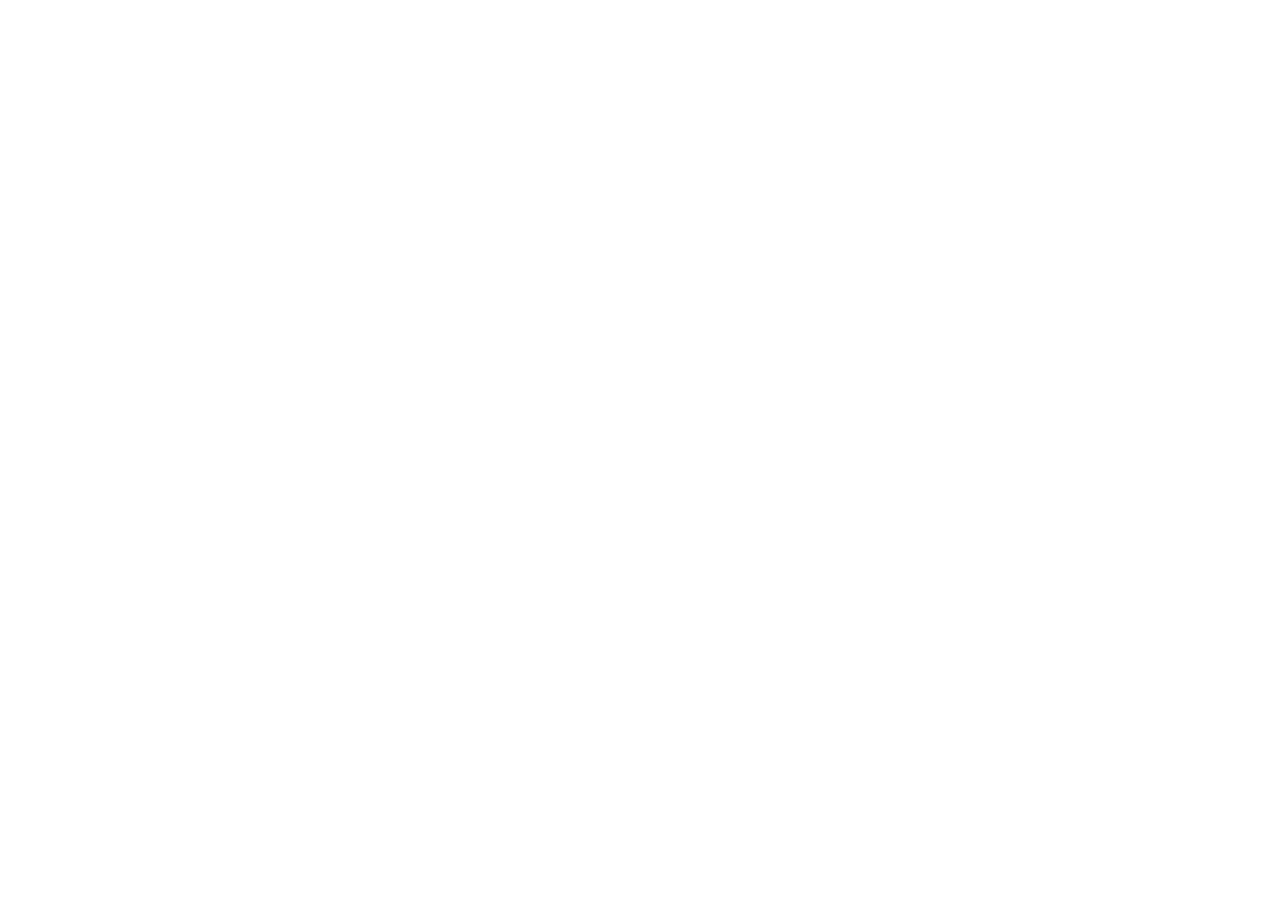
==== index.html @ 9d7fbe9d "Initial commit" ====
<!DOCTYPE html>
<html lang="en">
<head>
    <meta charset="UTF-8">
    <meta name="viewport" content="width=device-width, initial-scale=1.0">
    <title>Leslie.db</title>
</head>
<body>
    
</body>
</html>
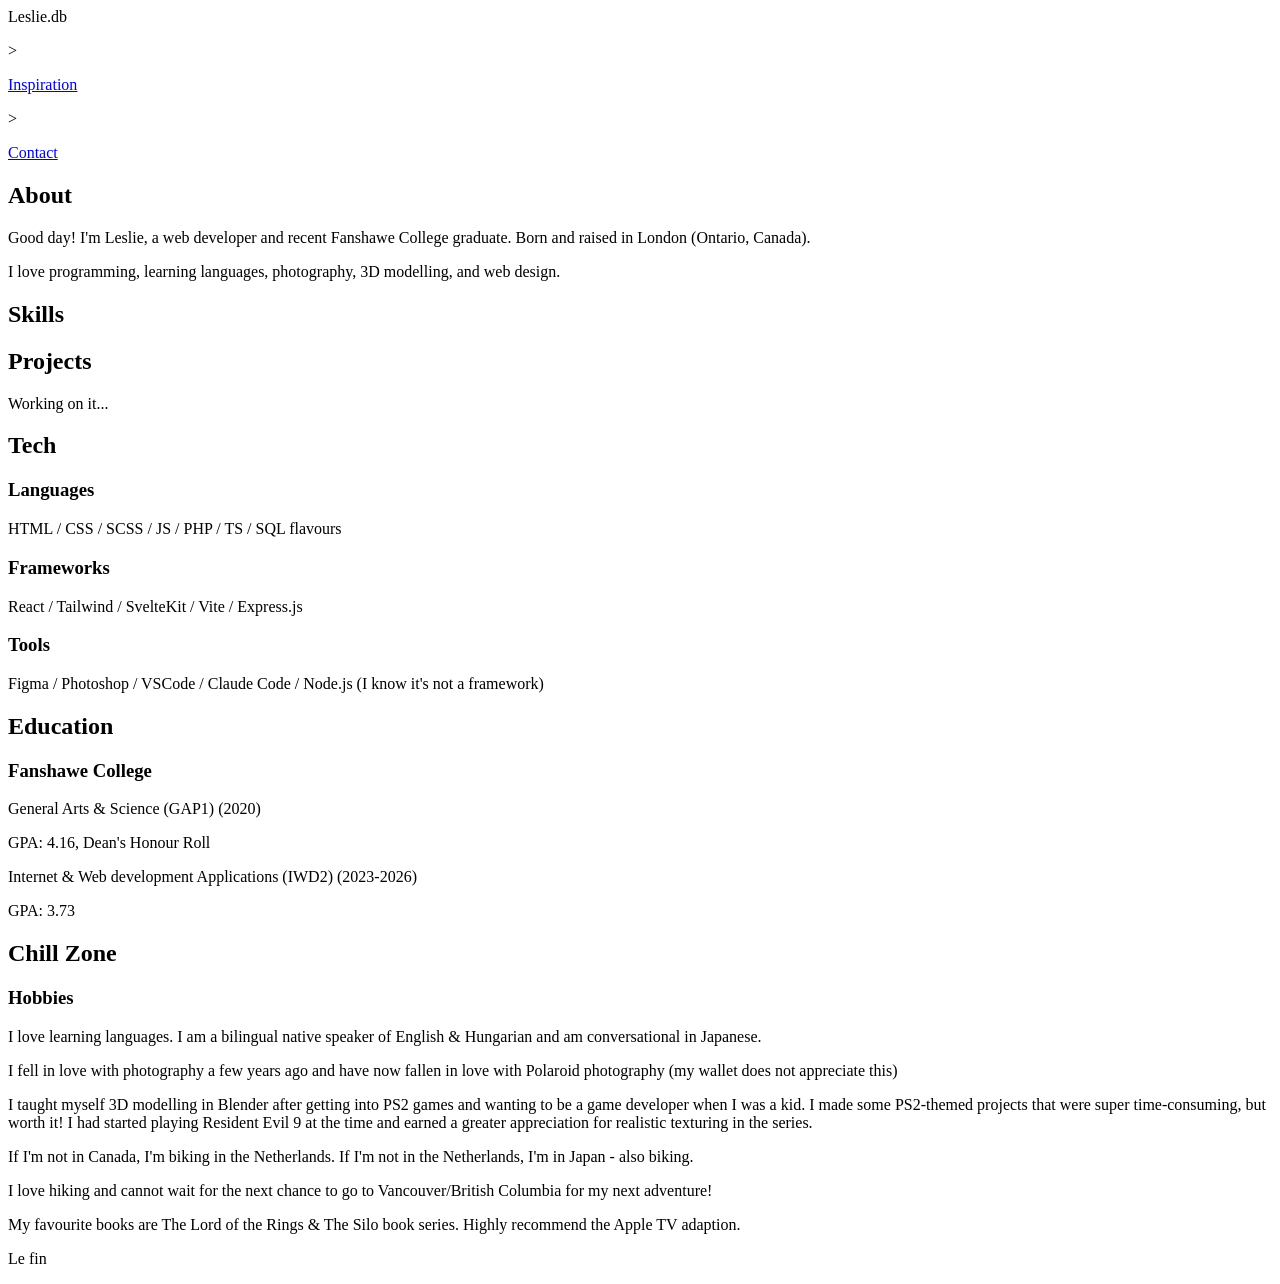
==== commit c8e4df59: "Initial content fill" ====
--- a/index.html
+++ b/index.html
@@ -4,8 +4,64 @@
     <meta charset="UTF-8">
     <meta name="viewport" content="width=device-width, initial-scale=1.0">
     <title>Leslie.db</title>
+    <link rel="stylesheet" href="./main.css">
 </head>
 <body>
-    
+    <header>
+        <nav>
+            <a>Leslie.db</a>
+            <div class="header-flex-div">
+                <p>></p>
+                <a href="*">Inspiration</a>
+            </div>
+            <div class="header-flex-div">
+                <p>></p>
+                <a href="*">Contact</a>
+            </div>
+        </nav>
+    </header>
+    <main>
+        <h2>About</h2>
+        <p>
+            Good day! I'm Leslie, a web developer and recent Fanshawe College graduate. Born and raised in London (Ontario, Canada). 
+        </p>
+        <p>
+            I love programming, learning languages, photography, 3D modelling, and web design. 
+        </p>
+        <h2>Skills</h2>
+        <h2>Projects</h2>
+        <p>Working on it...</p>
+        <h2>Tech</h2>
+        <h3>Languages</h3>
+        <p>HTML / CSS / SCSS / JS / PHP / TS / SQL flavours</p>
+        <h3>Frameworks</h3>
+        <p>React / Tailwind / SvelteKit / Vite / Express.js </p>
+        <h3>Tools</h3>
+        <p>Figma / Photoshop / VSCode / Claude Code / Node.js (I know it's not a framework)</p>
+        <h2>Education</h2>
+        <h3>Fanshawe College</h3>
+        <p>General Arts & Science (GAP1) (2020)</p>
+        <p>GPA: 4.16, Dean's Honour Roll</p>
+        <p>Internet & Web development Applications (IWD2) (2023-2026)</p>
+        <p>GPA: 3.73</p>
+        <h2>Chill Zone</h2>
+        <h3>Hobbies</h3>
+        <p>
+            I love learning languages. I am a bilingual native speaker of English & Hungarian and am conversational in Japanese.
+        </p>
+        <p>
+            I fell in love with photography a few years ago and have now fallen in love with Polaroid photography (my wallet does not appreciate this)
+        </p>
+        <p>
+            I taught myself 3D modelling in Blender after getting into PS2 games and wanting to be a game developer when I was a kid. I made some PS2-themed projects that were super time-consuming, but worth it!
+            I had started playing Resident Evil 9 at the time and earned a greater appreciation for realistic texturing in the series.
+        </p>
+        <p>If I'm not in Canada, I'm biking in the Netherlands. If I'm not in the Netherlands, I'm in Japan - also biking.</p>
+        <p>
+            I love hiking and cannot wait for the next chance to go to Vancouver/British Columbia for my next adventure!
+        </p>
+        <p>My favourite books are The Lord of the Rings & The Silo book series. Highly recommend the Apple TV adaption.</p>
+        <p>Le fin</p>
+    </main>
 </body>
 </html>
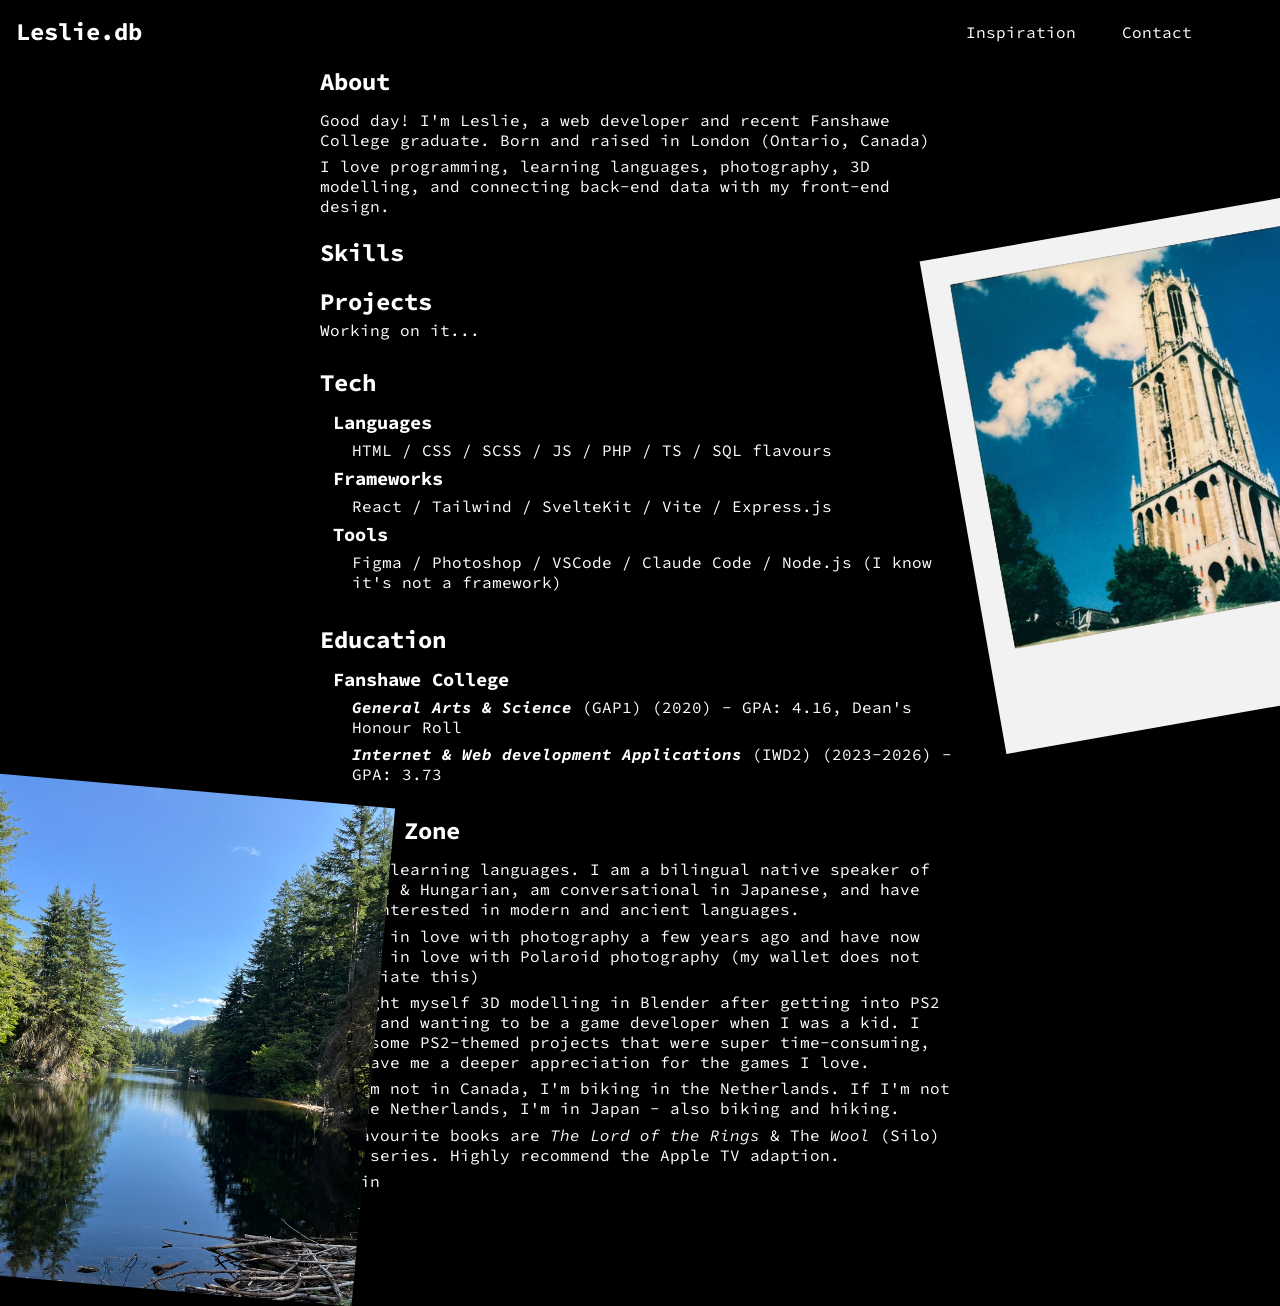
==== commit aa0662b8: "Most content filled, add skills later" ====
--- a/index.html
+++ b/index.html
@@ -5,63 +5,76 @@
     <meta name="viewport" content="width=device-width, initial-scale=1.0">
     <title>Leslie.db</title>
     <link rel="stylesheet" href="./main.css">
+    <link rel="preconnect" href="https://fonts.googleapis.com">
+    <link rel="preconnect" href="https://fonts.gstatic.com" crossorigin>
+    <link href="https://fonts.googleapis.com/css2?family=Source+Code+Pro:ital,wght@0,200..900;1,200..900&display=swap" rel="stylesheet">
 </head>
 <body>
     <header>
         <nav>
-            <a>Leslie.db</a>
-            <div class="header-flex-div">
-                <p>></p>
-                <a href="*">Inspiration</a>
-            </div>
-            <div class="header-flex-div">
-                <p>></p>
-                <a href="*">Contact</a>
+            <a href="*"><h1>Leslie.db</h1></a>
+            <div class="nav-group">
+                <div class="header-flex-div">
+                    <a href="*">></a>
+                    <a href="*">Inspiration</a>
+                </div>
+                <div class="header-flex-div">
+                    <a href="*">></a>
+                    <a href="*">Contact</a>
+                </div>
             </div>
         </nav>
     </header>
     <main>
-        <h2>About</h2>
+       <section id="about">
+         <h2>About</h2>
         <p>
-            Good day! I'm Leslie, a web developer and recent Fanshawe College graduate. Born and raised in London (Ontario, Canada). 
+        Good day! I'm Leslie, a web developer and recent Fanshawe College graduate. Born and raised in London (Ontario, Canada)
         </p>
         <p>
-            I love programming, learning languages, photography, 3D modelling, and web design. 
+        I love programming, learning languages, photography, 3D modelling, and connecting back-end data with my front-end design. 
         </p>
-        <h2>Skills</h2>
-        <h2>Projects</h2>
-        <p>Working on it...</p>
-        <h2>Tech</h2>
-        <h3>Languages</h3>
-        <p>HTML / CSS / SCSS / JS / PHP / TS / SQL flavours</p>
-        <h3>Frameworks</h3>
-        <p>React / Tailwind / SvelteKit / Vite / Express.js </p>
-        <h3>Tools</h3>
-        <p>Figma / Photoshop / VSCode / Claude Code / Node.js (I know it's not a framework)</p>
-        <h2>Education</h2>
-        <h3>Fanshawe College</h3>
-        <p>General Arts & Science (GAP1) (2020)</p>
-        <p>GPA: 4.16, Dean's Honour Roll</p>
-        <p>Internet & Web development Applications (IWD2) (2023-2026)</p>
-        <p>GPA: 3.73</p>
-        <h2>Chill Zone</h2>
-        <h3>Hobbies</h3>
-        <p>
-            I love learning languages. I am a bilingual native speaker of English & Hungarian and am conversational in Japanese.
+        <img src="./Assets/Images/Test-3.jpg" alt="">
+       </section>
+       <section id="skills">
+         <h2>Skills</h2>
+         <p></p>
+       </section>
+       <section id="projects">
+            <h2>Projects</h2>
+            <p>Working on it...</p>
+       </section>
+       <section id="tech">
+            <h2>Tech</h2>
+            <h3>Languages</h3>
+            <p>HTML / CSS / SCSS / JS / PHP / TS / SQL flavours</p>
+            <h3>Frameworks</h3>
+            <p>React / Tailwind / SvelteKit / Vite / Express.js </p>
+            <h3>Tools</h3>
+            <p>Figma / Photoshop / VSCode / Claude Code / Node.js (I know it's not a framework)</p>
+       </section>
+       <section id="education">
+            <h2>Education</h2>
+            <h3>Fanshawe College</h3>
+            <p><i><b>General Arts & Science</b></i> (GAP1) (2020) - GPA: 4.16, Dean's Honour Roll</p>
+            <p><i><b>Internet & Web development Applications</b></i> (IWD2) (2023-2026) - GPA: 3.73</p>
+            <img src="./Assets/Images/IMG_7463.jpeg" alt="">
+       </section>
+       <section id="chill-zone">
+        <h2>Chill Zone</h2>        <p>
+        I love learning languages. I am a bilingual native speaker of English & Hungarian, am conversational in Japanese, and have been interested in modern and ancient languages.
         </p>
         <p>
-            I fell in love with photography a few years ago and have now fallen in love with Polaroid photography (my wallet does not appreciate this)
+        I fell in love with photography a few years ago and have now fallen in love with Polaroid photography (my wallet does not appreciate this)
         </p>
         <p>
-            I taught myself 3D modelling in Blender after getting into PS2 games and wanting to be a game developer when I was a kid. I made some PS2-themed projects that were super time-consuming, but worth it!
-            I had started playing Resident Evil 9 at the time and earned a greater appreciation for realistic texturing in the series.
+        I taught myself 3D modelling in Blender after getting into PS2 games and wanting to be a game developer when I was a kid. I made some PS2-themed projects that were super time-consuming,
+        but gave me a deeper appreciation for the games I love.
         </p>
-        <p>If I'm not in Canada, I'm biking in the Netherlands. If I'm not in the Netherlands, I'm in Japan - also biking.</p>
-        <p>
-            I love hiking and cannot wait for the next chance to go to Vancouver/British Columbia for my next adventure!
-        </p>
-        <p>My favourite books are The Lord of the Rings & The Silo book series. Highly recommend the Apple TV adaption.</p>
+        <p>If I'm not in Canada, I'm biking in the Netherlands. If I'm not in the Netherlands, I'm in Japan - also biking and hiking.</p>
+        <p>My favourite books are <i>The Lord of the Rings</i> & The <i>Wool</i> (Silo) book series. Highly recommend the Apple TV adaption.</p>
         <p>Le fin</p>
+       </section>
     </main>
 </body>
 </html>
--- a/main.css
+++ b/main.css
@@ -0,0 +1,99 @@
+
+/* Base Styles */
+
+* {
+    margin: 0;
+    padding: none;
+}
+
+body {
+    background-color: black;
+    padding: 1rem;
+    overflow-x: hidden;
+}
+
+a, p, h1, h2, h3, i {
+    color: white;
+    font-family: "Source Code Pro";
+}
+
+a {
+    text-decoration: none;
+}
+
+/* Main Styles */
+
+p {
+    margin: 1% 0% 1% 0;
+}
+
+body > header > nav, body > header > nav > .nav-group, body > header > nav > .header-flex-div   {
+    display: flex;
+    flex-direction: row;
+    align-items: center;
+    justify-content: space-between;
+}
+
+body > header > nav > .nav-group {
+    flex-basis: 25%;
+}
+
+body > header > nav > .nav-group > .header-flex-div {
+    justify-content: space-between !important;
+    flex-basis: 50%;
+}
+
+body > header > nav > .nav-group > .header-flex-div > a:nth-child(1) {
+    opacity: 0;
+    transition: all;
+    transition-duration: 0.2s;
+}
+
+body > header > nav > .nav-group > .header-flex-div > a:nth-child(1):has(~a:hover) {
+    opacity: 1;
+    font-weight: bold;
+}
+
+body > main {
+    display: flex;
+    flex-direction: column;
+    align-items: flex-start;
+    width: 50vw;
+    margin: auto;
+}
+
+#about > img {
+    position: absolute;
+    z-index: 13;
+    height: 500px;
+    width: 400px;
+    left: 75%;
+    rotate: -10deg;
+}
+
+#education > img {
+    position: absolute;
+    z-index: 13;
+    height: 500px;
+    width: 400px;
+    left: -2%;
+    rotate: 5deg;
+}
+
+body > main > section h2 {
+    margin-top: 2%;
+    margin-bottom: 2%;
+}
+
+body > main > section h3, section {
+    margin-top: 1%;
+    margin-bottom: 1%;
+}
+
+body > main > section > h3 {
+    margin-left: 2%;
+}
+
+body > main > section > h3 ~ p {
+    margin-left: 5%;
+} 
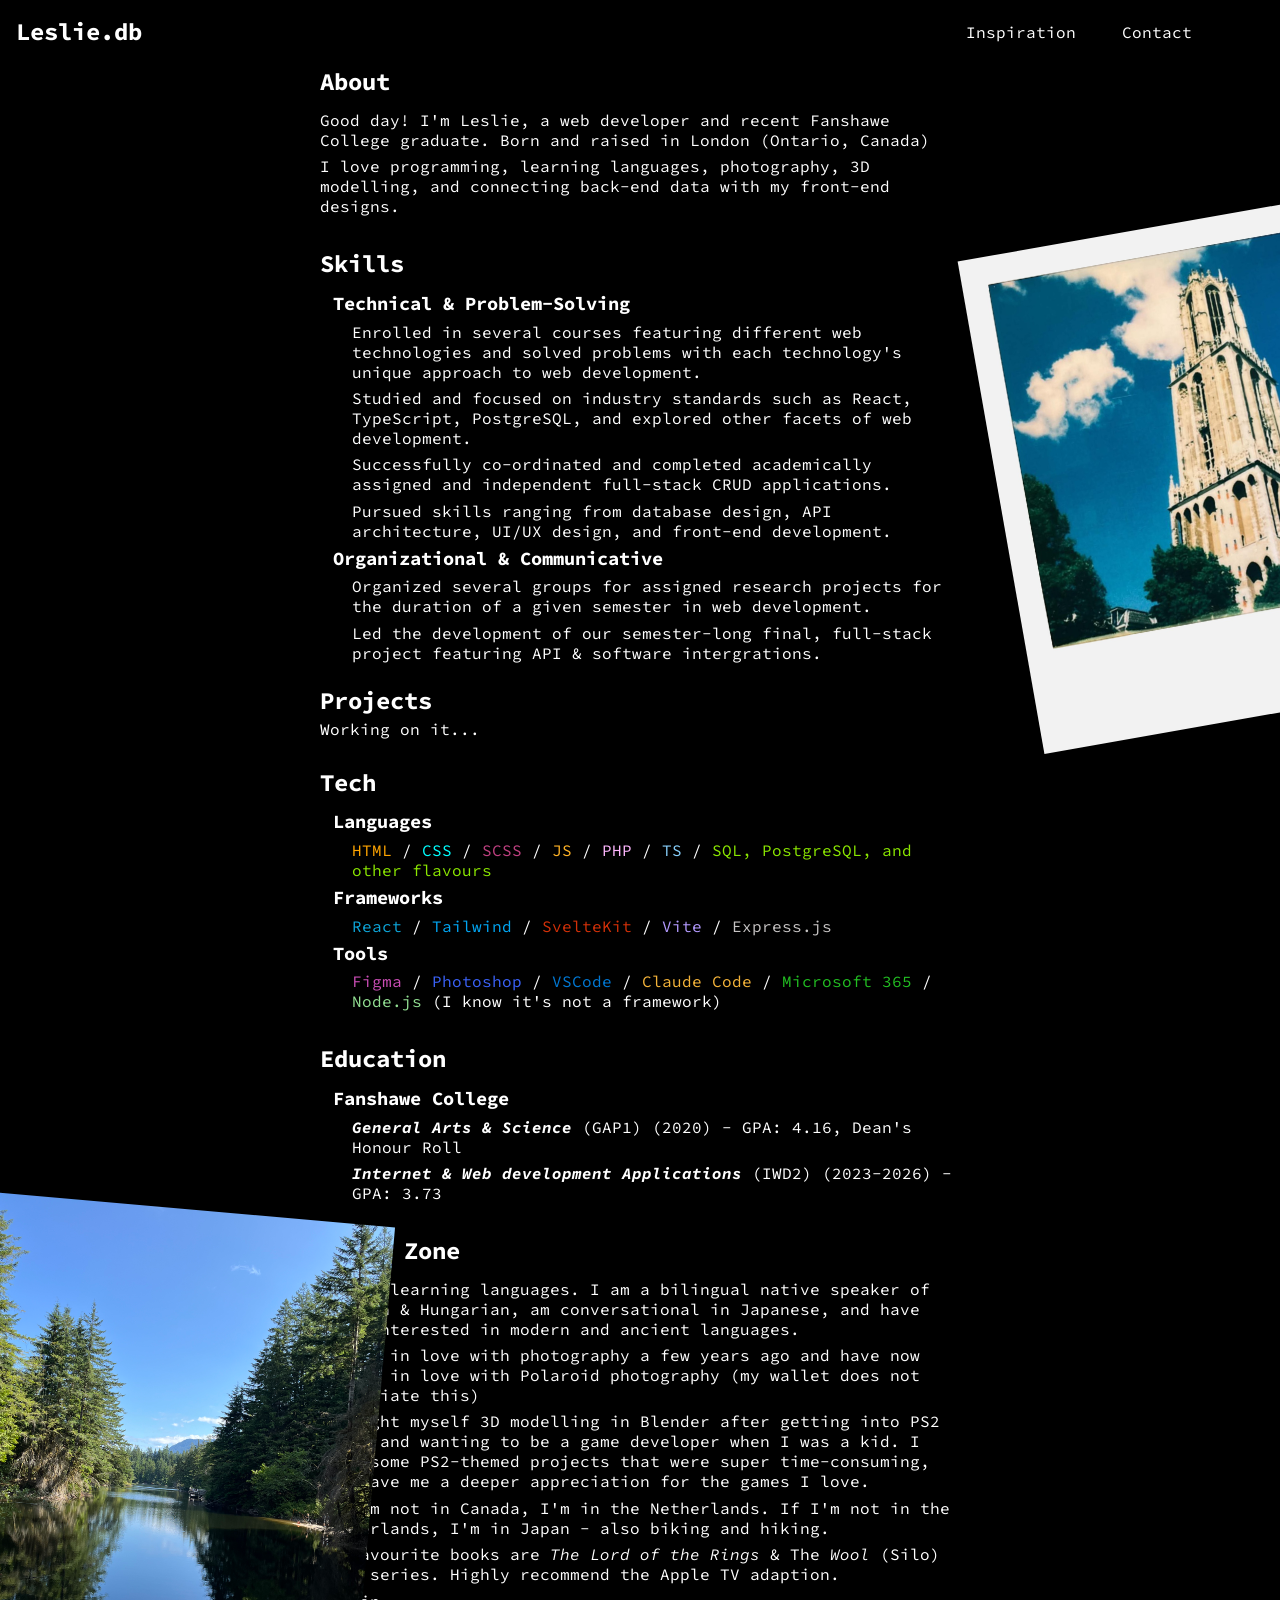
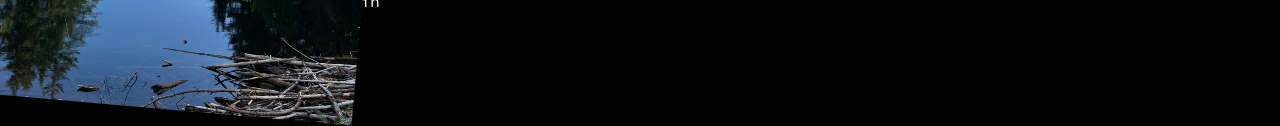
==== commit 7800295b: "First content draft, colours added" ====
--- a/index.html
+++ b/index.html
@@ -32,13 +32,21 @@
         Good day! I'm Leslie, a web developer and recent Fanshawe College graduate. Born and raised in London (Ontario, Canada)
         </p>
         <p>
-        I love programming, learning languages, photography, 3D modelling, and connecting back-end data with my front-end design. 
+        I love programming, learning languages, photography, 3D modelling, and connecting back-end data with my front-end designs. 
         </p>
         <img src="./Assets/Images/Test-3.jpg" alt="">
        </section>
        <section id="skills">
          <h2>Skills</h2>
-         <p></p>
+         <h3>Technical & Problem-Solving</h3>
+         <p>Enrolled in several courses featuring different web technologies and solved problems with each technology's unique approach to web development.</p>
+         <p>Studied and focused on industry standards such as React, TypeScript, PostgreSQL, and explored other facets of web development.</p>
+         <p>Successfully co-ordinated and completed academically assigned and independent full-stack CRUD applications.</p>
+         <p>Pursued skills ranging from database design, API architecture, UI/UX design, and front-end development.</p>
+         <h3>Organizational & Communicative</h3>
+         <p>Organized several groups for assigned research projects for the duration of a given semester in web development.</p>
+         <p>Led the development of our semester-long final, full-stack project featuring API & software intergrations.</p>
+
        </section>
        <section id="projects">
             <h2>Projects</h2>
@@ -47,11 +55,16 @@
        <section id="tech">
             <h2>Tech</h2>
             <h3>Languages</h3>
-            <p>HTML / CSS / SCSS / JS / PHP / TS / SQL flavours</p>
+            <p><span>HTML</span> / <span>CSS</span> / <span>SCSS</span> / <span>JS</span> / <span>PHP</span> / 
+                <span>TS</span> / <span>SQL, PostgreSQL, and other flavours</span>
+            </p>
             <h3>Frameworks</h3>
-            <p>React / Tailwind / SvelteKit / Vite / Express.js </p>
+            <p><span>React</span> / <span>Tailwind</span> / <span>SvelteKit</span> / <span>Vite</span> / <span>Express.js</span> </p>
             <h3>Tools</h3>
-            <p>Figma / Photoshop / VSCode / Claude Code / Node.js (I know it's not a framework)</p>
+            <p>
+                <span>Figma</span> / <span>Photoshop</span> / <span>VSCode</span> / <span>Claude Code</span> / 
+                <span>Microsoft 365</span> / <span>Node.js</span> (I know it's not a framework)
+            </p>
        </section>
        <section id="education">
             <h2>Education</h2>
@@ -71,7 +84,7 @@
         I taught myself 3D modelling in Blender after getting into PS2 games and wanting to be a game developer when I was a kid. I made some PS2-themed projects that were super time-consuming,
         but gave me a deeper appreciation for the games I love.
         </p>
-        <p>If I'm not in Canada, I'm biking in the Netherlands. If I'm not in the Netherlands, I'm in Japan - also biking and hiking.</p>
+        <p>If I'm not in Canada, I'm in the Netherlands. If I'm not in the Netherlands, I'm in Japan - also biking and hiking.</p>
         <p>My favourite books are <i>The Lord of the Rings</i> & The <i>Wool</i> (Silo) book series. Highly recommend the Apple TV adaption.</p>
         <p>Le fin</p>
        </section>
--- a/main.css
+++ b/main.css
@@ -67,7 +67,7 @@
     z-index: 13;
     height: 500px;
     width: 400px;
-    left: 75%;
+    left: 78%;
     rotate: -10deg;
 }
 
@@ -96,4 +96,83 @@
 
 body > main > section > h3 ~ p {
     margin-left: 5%;
-} +} 
+
+/* Tech Text Colours */
+
+/* Languages */
+#tech > p:nth-of-type(1) > span:nth-of-type(1) {
+    color: orange;
+}
+
+#tech > p:nth-of-type(1) > span:nth-of-type(2) {
+    color: cyan;
+}
+
+#tech > p:nth-of-type(1) > span:nth-of-type(3) {
+    color: #bf4080;
+}
+
+#tech > p:nth-of-type(1) > span:nth-of-type(4) {
+    color: #ffb326;
+}
+
+#tech > p:nth-of-type(1) > span:nth-of-type(5) {
+    color: #ffb7ff;
+}
+
+#tech > p:nth-of-type(1) > span:nth-of-type(6) {
+    color: lightskyblue
+}
+
+/* Frameworks */
+
+#tech > p:nth-of-type(1) > span:nth-of-type(7) {
+    color: #8be700;
+}
+
+#tech > p:nth-of-type(2) > span:nth-of-type(1) {
+    color: rgb(13, 166, 218)
+}
+
+#tech > p:nth-of-type(2) > span:nth-of-type(2) {
+    color: lab(63.3038% -18.433 -51.0407)
+}
+
+#tech > p:nth-of-type(2) > span:nth-of-type(3) {
+    color: #d43008;
+}
+
+#tech > p:nth-of-type(2) > span:nth-of-type(4) {
+    color: #b39aff
+}
+
+#tech > p:nth-of-type(2) > span:nth-of-type(5) {
+    color: #c7c4c4;
+}
+
+/* Tools */
+
+#tech > p:nth-of-type(3) > span:nth-of-type(1) {
+    color: rgb(204, 78, 183);
+}
+
+#tech > p:nth-of-type(3) > span:nth-of-type(2) {
+    color: rgb(59, 99, 251)
+}
+
+#tech > p:nth-of-type(3) > span:nth-of-type(3) {
+    color: #0078d4;
+}
+
+#tech > p:nth-of-type(3) > span:nth-of-type(4) {
+    color: rgb(245, 180, 58)
+}
+
+#tech > p:nth-of-type(3) > span:nth-of-type(5) {
+    color: rgb(34, 190, 34); 
+}
+
+#tech > p:nth-of-type(3) > span:nth-of-type(6) {
+    color: rgb(147, 224, 147); 
+}
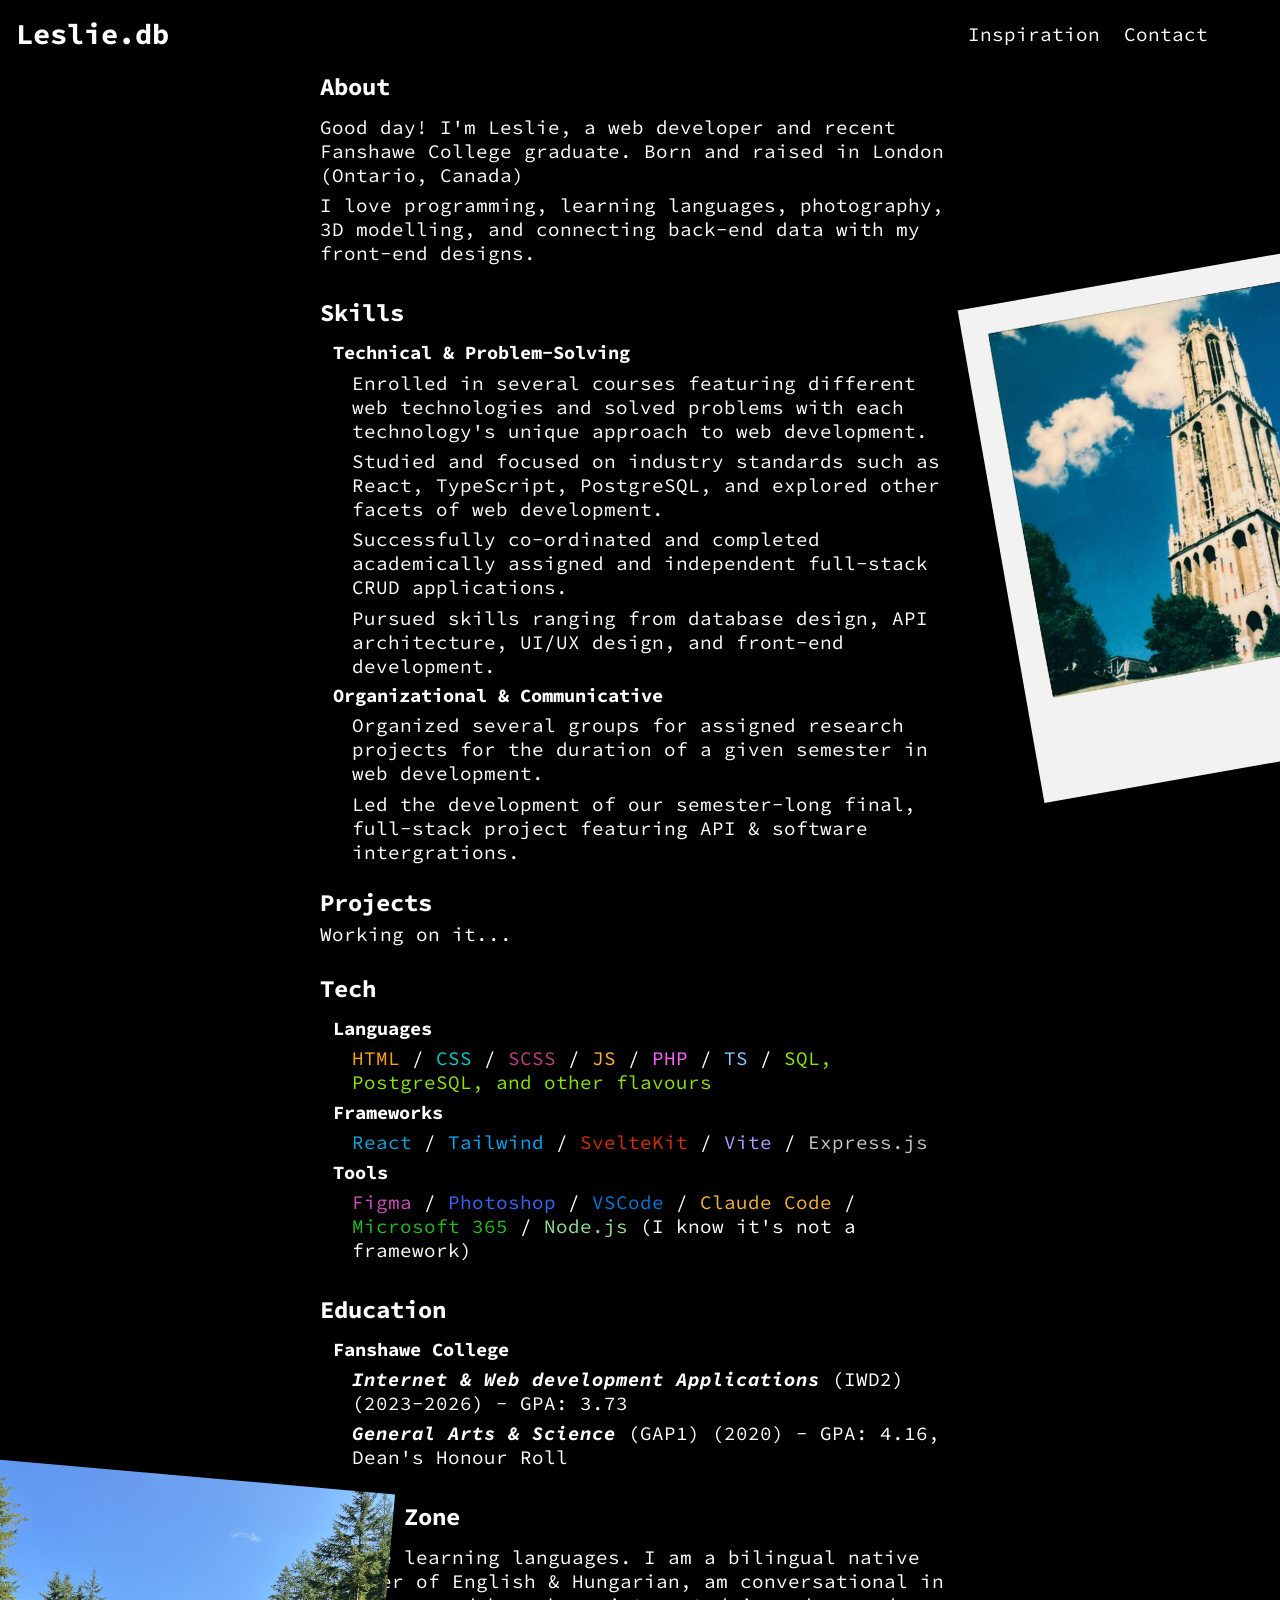
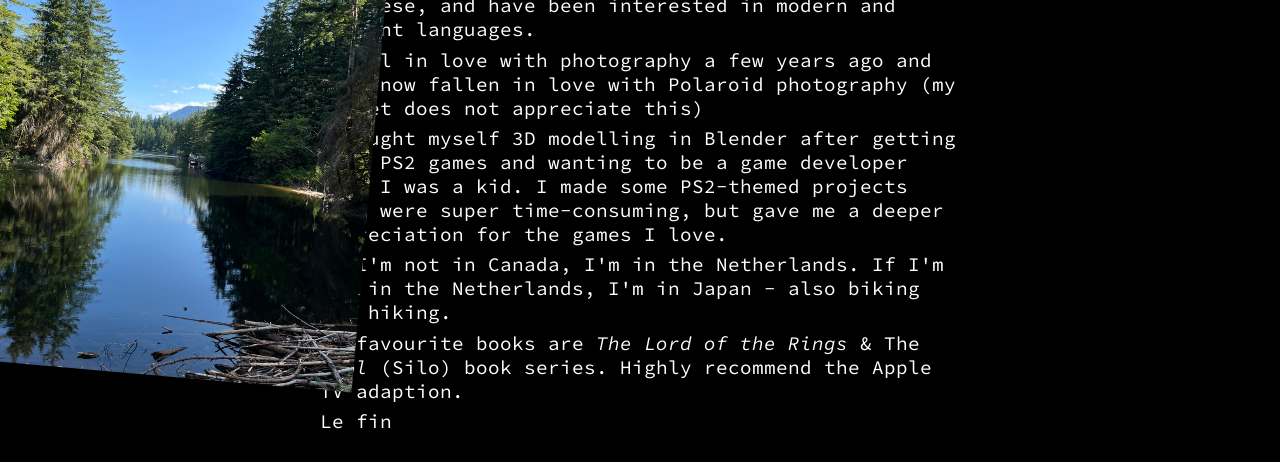
==== commit ed552f9e: "Contact page added and styled. Done for now." ====
--- a/index.html
+++ b/index.html
@@ -12,7 +12,7 @@
 <body>
     <header>
         <nav>
-            <a href="*"><h1>Leslie.db</h1></a>
+            <a href="./index.html"><h1>Leslie.db</h1></a>
             <div class="nav-group">
                 <div class="header-flex-div">
                     <a href="*">></a>
@@ -20,7 +20,7 @@
                 </div>
                 <div class="header-flex-div">
                     <a href="*">></a>
-                    <a href="*">Contact</a>
+                    <a href="./Pages/Contact/Contact.html">Contact</a>
                 </div>
             </div>
         </nav>
@@ -34,7 +34,7 @@
         <p>
         I love programming, learning languages, photography, 3D modelling, and connecting back-end data with my front-end designs. 
         </p>
-        <img src="./Assets/Images/Test-3.jpg" alt="">
+        <img loading="lazy" src="./Assets/Images/Test-3.jpg" alt="">
        </section>
        <section id="skills">
          <h2>Skills</h2>
@@ -69,9 +69,9 @@
        <section id="education">
             <h2>Education</h2>
             <h3>Fanshawe College</h3>
+            <p><i><b>Internet & Web development Applications</b></i> (IWD2) (2023-2026) - GPA: 3.73</p>
             <p><i><b>General Arts & Science</b></i> (GAP1) (2020) - GPA: 4.16, Dean's Honour Roll</p>
-            <p><i><b>Internet & Web development Applications</b></i> (IWD2) (2023-2026) - GPA: 3.73</p>
-            <img src="./Assets/Images/IMG_7463.jpeg" alt="">
+            <img loading="lazy" src="./Assets/Images/IMG_7463.jpeg" alt="">
        </section>
        <section id="chill-zone">
         <h2>Chill Zone</h2>        <p>
--- a/main.css
+++ b/main.css
@@ -25,6 +25,10 @@
 
 p {
     margin: 1% 0% 1% 0;
+}
+
+a, p, span {
+    font-size: 1.2rem;
 }
 
 body > header > nav, body > header > nav > .nav-group, body > header > nav > .header-flex-div   {
@@ -106,7 +110,7 @@
 }
 
 #tech > p:nth-of-type(1) > span:nth-of-type(2) {
-    color: cyan;
+    color: rgb(0, 204, 204);
 }
 
 #tech > p:nth-of-type(1) > span:nth-of-type(3) {
@@ -118,7 +122,7 @@
 }
 
 #tech > p:nth-of-type(1) > span:nth-of-type(5) {
-    color: #ffb7ff;
+    color: #ff66ff;
 }
 
 #tech > p:nth-of-type(1) > span:nth-of-type(6) {
